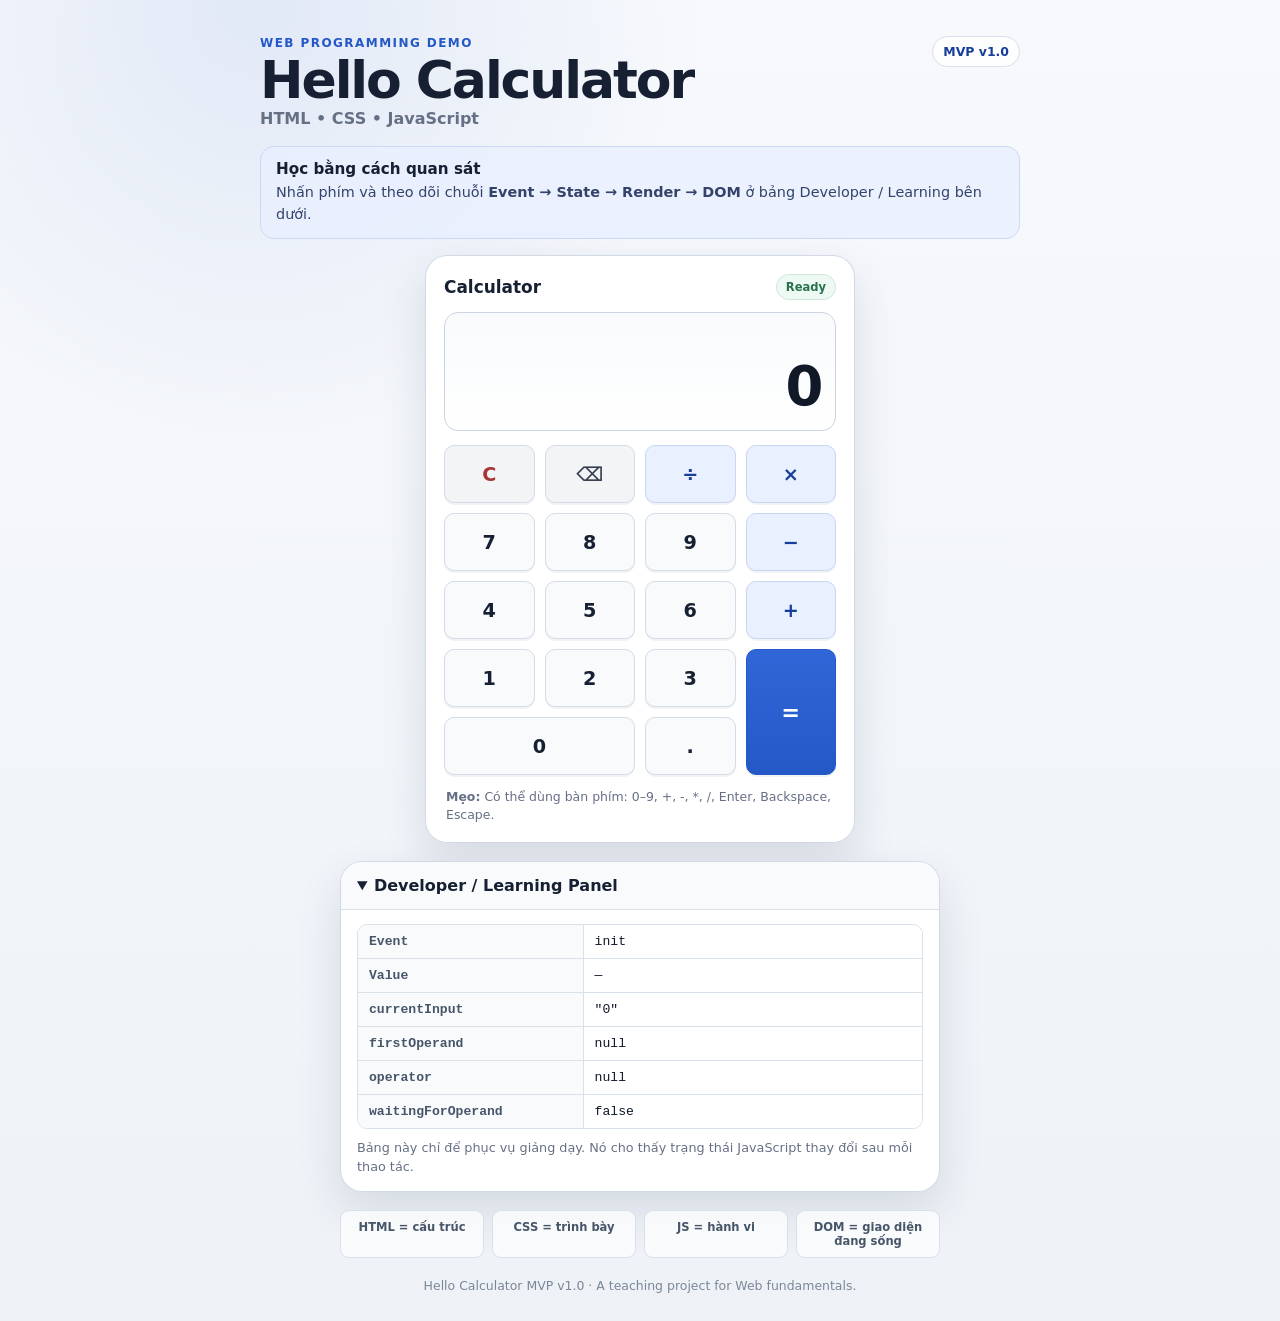
==== index.html @ 5b7dcd03 "hello mvp v1.0" ====
<!doctype html>
<html lang="vi">
<head>
  <meta charset="utf-8" />
  <meta name="viewport" content="width=device-width, initial-scale=1" />
  <meta name="description" content="Hello Calculator MVP v1.0 - ứng dụng Web nhỏ để học HTML, CSS, JavaScript, DOM, Event và State." />
  <title>Hello Calculator MVP v1.0</title>
  <link rel="stylesheet" href="css/style.css" />
  <script type="module" src="js/app.js"></script>
</head>
<body>
  <main class="app-shell">
    <header class="app-header" aria-labelledby="app-title">
      <div>
        <p class="eyebrow">WEB PROGRAMMING DEMO</p>
        <h1 id="app-title">Hello Calculator</h1>
        <p class="subtitle">HTML <span aria-hidden="true">•</span> CSS <span aria-hidden="true">•</span> JavaScript</p>
      </div>
      <span class="version-badge" aria-label="Phiên bản 1.0">MVP v1.0</span>
    </header>

    <section class="learning-goal" aria-labelledby="learning-goal-title">
      <h2 id="learning-goal-title">Học bằng cách quan sát</h2>
      <p>Nhấn phím và theo dõi chuỗi <strong>Event → State → Render → DOM</strong> ở bảng Developer / Learning bên dưới.</p>
    </section>

    <section class="calculator-card" aria-label="Máy tính cơ bản">
      <div class="calculator-title-row">
        <h2>Calculator</h2>
        <span id="status-badge" class="status-badge" aria-hidden="true">Ready</span>
      </div>

      <div class="display-panel" aria-label="Màn hình calculator">
        <div id="expression" class="expression" aria-label="Biểu thức hiện tại">&nbsp;</div>
        <div id="display" class="main-display" role="status" aria-live="polite" aria-atomic="true">0</div>
      </div>

      <div id="keypad" class="keypad" aria-label="Bàn phím calculator">
        <button class="key key-control" type="button" data-action="clear" aria-label="Xóa toàn bộ">C</button>
        <button class="key key-control" type="button" data-action="backspace" aria-label="Xóa ký tự cuối">⌫</button>
        <button class="key key-operator" type="button" data-action="operator" data-value="/" aria-label="Chia">÷</button>
        <button class="key key-operator" type="button" data-action="operator" data-value="*" aria-label="Nhân">×</button>

        <button class="key key-number" type="button" data-action="number" data-value="7">7</button>
        <button class="key key-number" type="button" data-action="number" data-value="8">8</button>
        <button class="key key-number" type="button" data-action="number" data-value="9">9</button>
        <button class="key key-operator" type="button" data-action="operator" data-value="-" aria-label="Trừ">−</button>

        <button class="key key-number" type="button" data-action="number" data-value="4">4</button>
        <button class="key key-number" type="button" data-action="number" data-value="5">5</button>
        <button class="key key-number" type="button" data-action="number" data-value="6">6</button>
        <button class="key key-operator" type="button" data-action="operator" data-value="+" aria-label="Cộng">+</button>

        <button class="key key-number" type="button" data-action="number" data-value="1">1</button>
        <button class="key key-number" type="button" data-action="number" data-value="2">2</button>
        <button class="key key-number" type="button" data-action="number" data-value="3">3</button>
        <button class="key key-equal" type="button" data-action="equals" aria-label="Tính kết quả">=</button>

        <button class="key key-number key-zero" type="button" data-action="number" data-value="0">0</button>
        <button class="key key-number" type="button" data-action="decimal" data-value=".">.</button>
      </div>

      <p class="keyboard-hint"><strong>Mẹo:</strong> Có thể dùng bàn phím: 0–9, +, -, *, /, Enter, Backspace, Escape.</p>
    </section>

    <details id="learning-panel" class="learning-panel" open>
      <summary>Developer / Learning Panel</summary>
      <div class="state-grid" aria-live="polite">
        <div class="state-label">Event</div><output id="state-event">init</output>
        <div class="state-label">Value</div><output id="state-value">—</output>
        <div class="state-label">currentInput</div><output id="state-current-input">"0"</output>
        <div class="state-label">firstOperand</div><output id="state-first-operand">null</output>
        <div class="state-label">operator</div><output id="state-operator">null</output>
        <div class="state-label">waitingForOperand</div><output id="state-waiting">false</output>
      </div>
      <p class="panel-note">Bảng này chỉ để phục vụ giảng dạy. Nó cho thấy trạng thái JavaScript thay đổi sau mỗi thao tác.</p>
    </details>

    <section class="concept-strip" aria-label="Các khái niệm Web được minh họa">
      <span>HTML = cấu trúc</span>
      <span>CSS = trình bày</span>
      <span>JS = hành vi</span>
      <span>DOM = giao diện đang sống</span>
    </section>

    <footer class="app-footer">
      <p>Hello Calculator MVP v1.0 · A teaching project for Web fundamentals.</p>
    </footer>
  </main>
</body>
</html>
---- css/style.css ----
:root {
  --page-bg: #eef2f7;
  --surface: #ffffff;
  --surface-soft: #f8fafc;
  --text: #172033;
  --muted: #667085;
  --line: #d8e0ea;
  --accent: #2558c7;
  --accent-soft: #e9f0ff;
  --accent-strong: #173e99;
  --danger: #a83535;
  --danger-soft: #fff0f0;
  --success: #26734d;
  --shadow: 0 18px 45px rgba(18, 38, 63, 0.12);
  --radius-lg: 22px;
  --radius-md: 14px;
  --radius-sm: 10px;
  --gap: 10px;
  font-family: Inter, ui-sans-serif, system-ui, -apple-system, BlinkMacSystemFont, "Segoe UI", sans-serif;
}

* { box-sizing: border-box; }

html { color-scheme: light; }

body {
  margin: 0;
  min-width: 320px;
  min-height: 100vh;
  background:
    radial-gradient(circle at 20% 0%, rgba(37,88,199,.10), transparent 28rem),
    linear-gradient(180deg, #f7f9fc 0%, var(--page-bg) 100%);
  color: var(--text);
}

button, input, output { font: inherit; }

.app-shell {
  width: min(100% - 28px, 760px);
  margin: 0 auto;
  padding: 36px 0 28px;
}

.app-header {
  display: flex;
  align-items: flex-start;
  justify-content: space-between;
  gap: 16px;
  margin-bottom: 18px;
}

.eyebrow {
  margin: 0 0 5px;
  color: var(--accent);
  font-size: .75rem;
  font-weight: 800;
  letter-spacing: .12em;
}

h1, h2, p { margin-top: 0; }

h1 {
  margin-bottom: 3px;
  font-size: clamp(2rem, 7vw, 3.25rem);
  line-height: .98;
  letter-spacing: -.04em;
}

.subtitle {
  margin-bottom: 0;
  color: var(--muted);
  font-weight: 650;
}

.version-badge,
.status-badge {
  display: inline-flex;
  align-items: center;
  justify-content: center;
  border: 1px solid var(--line);
  border-radius: 999px;
  background: rgba(255,255,255,.85);
  padding: 7px 10px;
  color: var(--accent-strong);
  font-size: .78rem;
  font-weight: 800;
  white-space: nowrap;
}

.learning-goal {
  margin-bottom: 16px;
  padding: 13px 15px;
  border: 1px solid #cbd9f5;
  border-radius: var(--radius-md);
  background: rgba(233,240,255,.76);
}

.learning-goal h2 {
  margin-bottom: 4px;
  font-size: .95rem;
}

.learning-goal p {
  margin-bottom: 0;
  color: #33436a;
  font-size: .9rem;
  line-height: 1.5;
}

.calculator-card,
.learning-panel {
  border: 1px solid rgba(203, 213, 225, .9);
  border-radius: var(--radius-lg);
  background: rgba(255,255,255,.96);
  box-shadow: var(--shadow);
}

.calculator-card {
  width: min(100%, 430px);
  margin: 0 auto;
  padding: 18px;
}

.calculator-title-row {
  display: flex;
  align-items: center;
  justify-content: space-between;
  gap: 12px;
  margin-bottom: 12px;
}

.calculator-title-row h2 {
  margin-bottom: 0;
  font-size: 1.06rem;
}

.status-badge {
  border-color: #cfe7da;
  background: #edf9f2;
  color: var(--success);
  padding: 5px 9px;
  font-size: .72rem;
}

.status-badge.error {
  border-color: #f0caca;
  background: var(--danger-soft);
  color: var(--danger);
}

.display-panel {
  overflow: hidden;
  margin-bottom: 14px;
  border: 1px solid #cbd5e1;
  border-radius: var(--radius-md);
  background: linear-gradient(180deg, #f8fafc 0%, #fff 100%);
}

.expression,
.main-display {
  min-width: 0;
  overflow: hidden;
  text-align: right;
  white-space: nowrap;
  text-overflow: ellipsis;
}

.expression {
  min-height: 40px;
  padding: 12px 14px 5px;
  color: var(--muted);
  font-size: .92rem;
  font-weight: 650;
}

.main-display {
  min-height: 72px;
  padding: 2px 14px 12px;
  color: #111827;
  font-size: clamp(2.25rem, 11vw, 3.4rem);
  font-variant-numeric: tabular-nums;
  font-weight: 750;
  letter-spacing: -.045em;
}

.main-display.is-error { color: var(--danger); font-size: clamp(1.7rem, 8vw, 2.3rem); }

.keypad {
  display: grid;
  grid-template-columns: repeat(4, minmax(0, 1fr));
  gap: var(--gap);
}

.key {
  min-height: 58px;
  border: 1px solid #d2dbe7;
  border-radius: var(--radius-sm);
  background: #f8fafc;
  color: var(--text);
  box-shadow: 0 2px 0 rgba(15,23,42,.05);
  cursor: pointer;
  font-size: 1.2rem;
  font-weight: 750;
  transition: transform .07s ease, background .14s ease, border-color .14s ease, box-shadow .14s ease;
  -webkit-tap-highlight-color: transparent;
}

.key:hover { background: #f0f4f9; border-color: #b8c5d6; }
.key:active { transform: translateY(1px); box-shadow: none; }
.key:focus-visible { outline: 3px solid rgba(37,88,199,.30); outline-offset: 2px; }

.key-operator {
  border-color: #c9d5f2;
  background: var(--accent-soft);
  color: var(--accent-strong);
}

.key-operator:hover { background: #dce7ff; }
.key-operator.is-selected { border-color: var(--accent); background: var(--accent); color: #fff; }

.key-control { background: #f3f4f6; color: #374151; }
.key-control[data-action="clear"] { color: var(--danger); }

.key-equal {
  grid-column: 4;
  grid-row: 4 / span 2;
  border-color: var(--accent);
  background: linear-gradient(180deg, #3166d8 0%, var(--accent) 100%);
  color: #fff;
  font-size: 1.4rem;
}

.key-equal:hover { background: var(--accent-strong); }
.key-zero { grid-column: span 2; }

.keyboard-hint {
  margin: 13px 2px 0;
  color: var(--muted);
  font-size: .78rem;
  line-height: 1.45;
}

.learning-panel {
  width: min(100%, 600px);
  margin: 18px auto 0;
  overflow: hidden;
}

.learning-panel > summary {
  cursor: pointer;
  padding: 14px 16px;
  background: #f8fafc;
  font-weight: 800;
}

.learning-panel[open] > summary { border-bottom: 1px solid var(--line); }

.state-grid {
  display: grid;
  grid-template-columns: minmax(130px, .8fr) minmax(0, 1.2fr);
  margin: 14px 16px 10px;
  overflow: hidden;
  border: 1px solid var(--line);
  border-radius: 10px;
}

.state-grid > * {
  min-width: 0;
  padding: 9px 11px;
  border-bottom: 1px solid var(--line);
  font-family: ui-monospace, SFMono-Regular, Menlo, Monaco, Consolas, monospace;
  font-size: .82rem;
  overflow-wrap: anywhere;
}

.state-grid > *:nth-last-child(-n+2) { border-bottom: 0; }
.state-grid > *:nth-child(odd) { border-right: 1px solid var(--line); }
.state-label { background: #f8fafc; color: #475569; font-weight: 700; }
.state-grid output { background: #fff; color: #0f172a; }

.panel-note {
  margin: 0;
  padding: 0 16px 15px;
  color: var(--muted);
  font-size: .8rem;
  line-height: 1.45;
}

.concept-strip {
  display: grid;
  grid-template-columns: repeat(4, 1fr);
  gap: 8px;
  width: min(100%, 600px);
  margin: 18px auto 0;
}

.concept-strip span {
  padding: 9px 8px;
  border: 1px solid var(--line);
  border-radius: 9px;
  background: rgba(255,255,255,.72);
  color: #475569;
  text-align: center;
  font-size: .72rem;
  font-weight: 700;
}

.app-footer {
  padding: 20px 0 0;
  color: #7b8798;
  text-align: center;
  font-size: .78rem;
}

.app-footer p { margin-bottom: 0; }

@media (max-width: 560px) {
  .app-shell { width: min(100% - 20px, 760px); padding-top: 22px; }
  .app-header { align-items: center; }
  .version-badge { display: none; }
  .calculator-card { padding: 14px; border-radius: 18px; }
  .keypad { gap: 8px; }
  .key { min-height: 54px; }
  .concept-strip { grid-template-columns: repeat(2, 1fr); }
}

@media (max-width: 360px) {
  .app-shell { width: calc(100% - 14px); }
  .calculator-card { padding: 10px; }
  .keypad { gap: 6px; }
  .key { min-height: 50px; border-radius: 8px; }
  .state-grid { grid-template-columns: 1fr; }
  .state-grid > *:nth-child(odd) { border-right: 0; background: #f8fafc; }
  .state-grid > * { border-bottom: 1px solid var(--line) !important; }
  .state-grid > *:last-child { border-bottom: 0 !important; }
}

@media (prefers-reduced-motion: reduce) {
  *, *::before, *::after { scroll-behavior: auto !important; transition: none !important; }
}
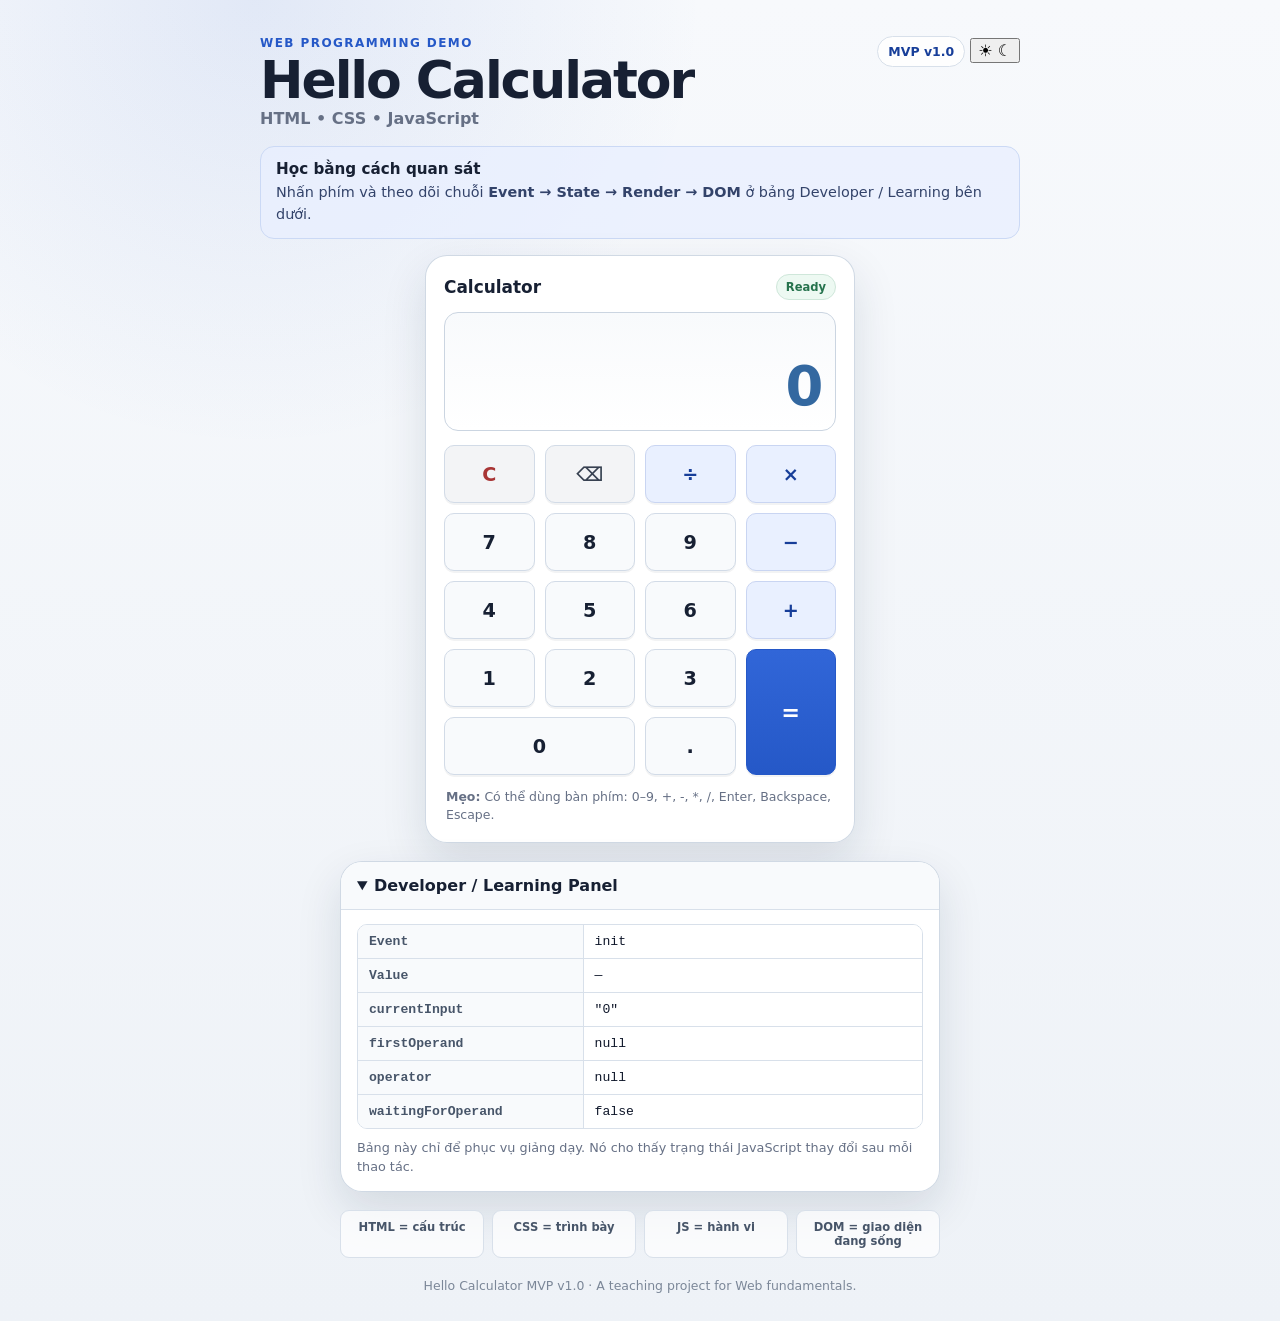
==== commit 704d4cb5: "feat: add accessible theme toggle" ====
--- a/index.html
+++ b/index.html
@@ -5,6 +5,16 @@
   <meta name="viewport" content="width=device-width, initial-scale=1" />
   <meta name="description" content="Hello Calculator MVP v1.0 - ứng dụng Web nhỏ để học HTML, CSS, JavaScript, DOM, Event và State." />
   <title>Hello Calculator MVP v1.0</title>
+  <script>
+    (() => {
+      try {
+        const savedTheme = localStorage.getItem('hello-calculator-theme');
+        if (savedTheme === 'light' || savedTheme === 'dark') {
+          document.documentElement.dataset.theme = savedTheme;
+        }
+      } catch (_) {}
+    })();
+  </script>
   <link rel="stylesheet" href="css/style.css" />
   <script type="module" src="js/app.js"></script>
 </head>
@@ -16,7 +26,13 @@
         <h1 id="app-title">Hello Calculator</h1>
         <p class="subtitle">HTML <span aria-hidden="true">•</span> CSS <span aria-hidden="true">•</span> JavaScript</p>
       </div>
-      <span class="version-badge" aria-label="Phiên bản 1.0">MVP v1.0</span>
+      <div class="header-actions">
+        <span class="version-badge" aria-label="Phiên bản 1.0">MVP v1.0</span>
+        <button id="theme-toggle" class="theme-toggle" type="button" aria-label="Chuyển sang giao diện tối" aria-pressed="false" title="Chuyển giao diện">
+          <span class="theme-toggle-icon theme-toggle-sun" aria-hidden="true">☀</span>
+          <span class="theme-toggle-icon theme-toggle-moon" aria-hidden="true">☾</span>
+        </button>
+      </div>
     </header>
 
     <section class="learning-goal" aria-labelledby="learning-goal-title">
--- a/css/style.css
+++ b/css/style.css
@@ -16,24 +16,43 @@
   --radius-md: 14px;
   --radius-sm: 10px;
   --gap: 10px;
-  font-family: Inter, ui-sans-serif, system-ui, -apple-system, BlinkMacSystemFont, "Segoe UI", sans-serif;
-}
-
-* { box-sizing: border-box; }
-
-html { color-scheme: light; }
+  font-family:
+    Inter,
+    ui-sans-serif,
+    system-ui,
+    -apple-system,
+    BlinkMacSystemFont,
+    "Segoe UI",
+    sans-serif;
+}
+
+* {
+  box-sizing: border-box;
+}
+
+html {
+  color-scheme: light;
+}
 
 body {
   margin: 0;
   min-width: 320px;
   min-height: 100vh;
   background:
-    radial-gradient(circle at 20% 0%, rgba(37,88,199,.10), transparent 28rem),
+    radial-gradient(
+      circle at 20% 0%,
+      rgba(37, 88, 199, 0.1),
+      transparent 28rem
+    ),
     linear-gradient(180deg, #f7f9fc 0%, var(--page-bg) 100%);
   color: var(--text);
 }
 
-button, input, output { font: inherit; }
+button,
+input,
+output {
+  font: inherit;
+}
 
 .app-shell {
   width: min(100% - 28px, 760px);
@@ -52,18 +71,22 @@
 .eyebrow {
   margin: 0 0 5px;
   color: var(--accent);
-  font-size: .75rem;
+  font-size: 0.75rem;
   font-weight: 800;
-  letter-spacing: .12em;
-}
-
-h1, h2, p { margin-top: 0; }
+  letter-spacing: 0.12em;
+}
+
+h1,
+h2,
+p {
+  margin-top: 0;
+}
 
 h1 {
   margin-bottom: 3px;
   font-size: clamp(2rem, 7vw, 3.25rem);
-  line-height: .98;
-  letter-spacing: -.04em;
+  line-height: 0.98;
+  letter-spacing: -0.04em;
 }
 
 .subtitle {
@@ -79,10 +102,10 @@
   justify-content: center;
   border: 1px solid var(--line);
   border-radius: 999px;
-  background: rgba(255,255,255,.85);
+  background: rgba(255, 255, 255, 0.85);
   padding: 7px 10px;
   color: var(--accent-strong);
-  font-size: .78rem;
+  font-size: 0.78rem;
   font-weight: 800;
   white-space: nowrap;
 }
@@ -92,26 +115,26 @@
   padding: 13px 15px;
   border: 1px solid #cbd9f5;
   border-radius: var(--radius-md);
-  background: rgba(233,240,255,.76);
+  background: rgba(233, 240, 255, 0.76);
 }
 
 .learning-goal h2 {
   margin-bottom: 4px;
-  font-size: .95rem;
+  font-size: 0.95rem;
 }
 
 .learning-goal p {
   margin-bottom: 0;
   color: #33436a;
-  font-size: .9rem;
+  font-size: 0.9rem;
   line-height: 1.5;
 }
 
 .calculator-card,
 .learning-panel {
-  border: 1px solid rgba(203, 213, 225, .9);
+  border: 1px solid rgba(203, 213, 225, 0.9);
   border-radius: var(--radius-lg);
-  background: rgba(255,255,255,.96);
+  background: rgba(255, 255, 255, 0.96);
   box-shadow: var(--shadow);
 }
 
@@ -139,7 +162,7 @@
   background: #edf9f2;
   color: var(--success);
   padding: 5px 9px;
-  font-size: .72rem;
+  font-size: 0.72rem;
 }
 
 .status-badge.error {
@@ -169,21 +192,24 @@
   min-height: 40px;
   padding: 12px 14px 5px;
   color: var(--muted);
-  font-size: .92rem;
+  font-size: 0.92rem;
   font-weight: 650;
 }
 
 .main-display {
   min-height: 72px;
   padding: 2px 14px 12px;
-  color: #111827;
+  color: #3368a0;
   font-size: clamp(2.25rem, 11vw, 3.4rem);
   font-variant-numeric: tabular-nums;
   font-weight: 750;
-  letter-spacing: -.045em;
-}
-
-.main-display.is-error { color: var(--danger); font-size: clamp(1.7rem, 8vw, 2.3rem); }
+  letter-spacing: -0.045em;
+}
+
+.main-display.is-error {
+  color: var(--danger);
+  font-size: clamp(1.7rem, 8vw, 2.3rem);
+}
 
 .keypad {
   display: grid;
@@ -197,17 +223,30 @@
   border-radius: var(--radius-sm);
   background: #f8fafc;
   color: var(--text);
-  box-shadow: 0 2px 0 rgba(15,23,42,.05);
+  box-shadow: 0 2px 0 rgba(15, 23, 42, 0.05);
   cursor: pointer;
   font-size: 1.2rem;
   font-weight: 750;
-  transition: transform .07s ease, background .14s ease, border-color .14s ease, box-shadow .14s ease;
+  transition:
+    transform 0.07s ease,
+    background 0.14s ease,
+    border-color 0.14s ease,
+    box-shadow 0.14s ease;
   -webkit-tap-highlight-color: transparent;
 }
 
-.key:hover { background: #f0f4f9; border-color: #b8c5d6; }
-.key:active { transform: translateY(1px); box-shadow: none; }
-.key:focus-visible { outline: 3px solid rgba(37,88,199,.30); outline-offset: 2px; }
+.key:hover {
+  background: #f0f4f9;
+  border-color: #b8c5d6;
+}
+.key:active {
+  transform: translateY(1px);
+  box-shadow: none;
+}
+.key:focus-visible {
+  outline: 3px solid rgba(37, 88, 199, 0.3);
+  outline-offset: 2px;
+}
 
 .key-operator {
   border-color: #c9d5f2;
@@ -215,11 +254,22 @@
   color: var(--accent-strong);
 }
 
-.key-operator:hover { background: #dce7ff; }
-.key-operator.is-selected { border-color: var(--accent); background: var(--accent); color: #fff; }
-
-.key-control { background: #f3f4f6; color: #374151; }
-.key-control[data-action="clear"] { color: var(--danger); }
+.key-operator:hover {
+  background: #dce7ff;
+}
+.key-operator.is-selected {
+  border-color: var(--accent);
+  background: var(--accent);
+  color: #fff;
+}
+
+.key-control {
+  background: #f3f4f6;
+  color: #374151;
+}
+.key-control[data-action="clear"] {
+  color: var(--danger);
+}
 
 .key-equal {
   grid-column: 4;
@@ -230,13 +280,17 @@
   font-size: 1.4rem;
 }
 
-.key-equal:hover { background: var(--accent-strong); }
-.key-zero { grid-column: span 2; }
+.key-equal:hover {
+  background: var(--accent-strong);
+}
+.key-zero {
+  grid-column: span 2;
+}
 
 .keyboard-hint {
   margin: 13px 2px 0;
   color: var(--muted);
-  font-size: .78rem;
+  font-size: 0.78rem;
   line-height: 1.45;
 }
 
@@ -253,11 +307,13 @@
   font-weight: 800;
 }
 
-.learning-panel[open] > summary { border-bottom: 1px solid var(--line); }
+.learning-panel[open] > summary {
+  border-bottom: 1px solid var(--line);
+}
 
 .state-grid {
   display: grid;
-  grid-template-columns: minmax(130px, .8fr) minmax(0, 1.2fr);
+  grid-template-columns: minmax(130px, 0.8fr) minmax(0, 1.2fr);
   margin: 14px 16px 10px;
   overflow: hidden;
   border: 1px solid var(--line);
@@ -269,20 +325,31 @@
   padding: 9px 11px;
   border-bottom: 1px solid var(--line);
   font-family: ui-monospace, SFMono-Regular, Menlo, Monaco, Consolas, monospace;
-  font-size: .82rem;
+  font-size: 0.82rem;
   overflow-wrap: anywhere;
 }
 
-.state-grid > *:nth-last-child(-n+2) { border-bottom: 0; }
-.state-grid > *:nth-child(odd) { border-right: 1px solid var(--line); }
-.state-label { background: #f8fafc; color: #475569; font-weight: 700; }
-.state-grid output { background: #fff; color: #0f172a; }
+.state-grid > *:nth-last-child(-n + 2) {
+  border-bottom: 0;
+}
+.state-grid > *:nth-child(odd) {
+  border-right: 1px solid var(--line);
+}
+.state-label {
+  background: #f8fafc;
+  color: #475569;
+  font-weight: 700;
+}
+.state-grid output {
+  background: #fff;
+  color: #0f172a;
+}
 
 .panel-note {
   margin: 0;
   padding: 0 16px 15px;
   color: var(--muted);
-  font-size: .8rem;
+  font-size: 0.8rem;
   line-height: 1.45;
 }
 
@@ -298,10 +365,10 @@
   padding: 9px 8px;
   border: 1px solid var(--line);
   border-radius: 9px;
-  background: rgba(255,255,255,.72);
+  background: rgba(255, 255, 255, 0.72);
   color: #475569;
   text-align: center;
-  font-size: .72rem;
+  font-size: 0.72rem;
   font-weight: 700;
 }
 
@@ -309,32 +376,199 @@
   padding: 20px 0 0;
   color: #7b8798;
   text-align: center;
-  font-size: .78rem;
-}
-
-.app-footer p { margin-bottom: 0; }
+  font-size: 0.78rem;
+}
+
+.app-footer p {
+  margin-bottom: 0;
+}
 
 @media (max-width: 560px) {
-  .app-shell { width: min(100% - 20px, 760px); padding-top: 22px; }
-  .app-header { align-items: center; }
-  .version-badge { display: none; }
-  .calculator-card { padding: 14px; border-radius: 18px; }
-  .keypad { gap: 8px; }
-  .key { min-height: 54px; }
-  .concept-strip { grid-template-columns: repeat(2, 1fr); }
+  .app-shell {
+    width: min(100% - 20px, 760px);
+    padding-top: 22px;
+  }
+  .app-header {
+    align-items: center;
+  }
+  .version-badge {
+    display: none;
+  }
+  .calculator-card {
+    padding: 14px;
+    border-radius: 18px;
+  }
+  .keypad {
+    gap: 8px;
+  }
+  .key {
+    min-height: 54px;
+  }
+  .concept-strip {
+    grid-template-columns: repeat(2, 1fr);
+  }
 }
 
 @media (max-width: 360px) {
-  .app-shell { width: calc(100% - 14px); }
-  .calculator-card { padding: 10px; }
-  .keypad { gap: 6px; }
-  .key { min-height: 50px; border-radius: 8px; }
-  .state-grid { grid-template-columns: 1fr; }
-  .state-grid > *:nth-child(odd) { border-right: 0; background: #f8fafc; }
-  .state-grid > * { border-bottom: 1px solid var(--line) !important; }
-  .state-grid > *:last-child { border-bottom: 0 !important; }
+  .app-shell {
+    width: calc(100% - 14px);
+  }
+  .calculator-card {
+    padding: 10px;
+  }
+  .keypad {
+    gap: 6px;
+  }
+  .key {
+    min-height: 50px;
+    border-radius: 8px;
+  }
+  .state-grid {
+    grid-template-columns: 1fr;
+  }
+  .state-grid > *:nth-child(odd) {
+    border-right: 0;
+    background: #f8fafc;
+  }
+  .state-grid > * {
+    border-bottom: 1px solid var(--line) !important;
+  }
+  .state-grid > *:last-child {
+    border-bottom: 0 !important;
+  }
 }
 
 @media (prefers-reduced-motion: reduce) {
-  *, *::before, *::after { scroll-behavior: auto !important; transition: none !important; }
-}
+  *,
+  *::before,
+  *::after {
+    scroll-behavior: auto !important;
+    transition: none !important;
+  }
+}
+
+
+@media (prefers-color-scheme: dark) {
+  :root {
+    --page-bg: #0b1220;
+    --surface: #111827;
+    --surface-soft: #172033;
+    --text: #e5edf8;
+    --muted: #9aa8bc;
+    --line: #2b3950;
+    --accent: #7aa2ff;
+    --accent-soft: #182746;
+    --accent-strong: #b8ccff;
+    --danger: #ff9b9b;
+    --danger-soft: #3a1f25;
+    --success: #82d9ad;
+    --shadow: 0 18px 45px rgba(0, 0, 0, 0.35);
+  }
+
+  html {
+    color-scheme: dark;
+  }
+
+  body {
+    background:
+      radial-gradient(
+        circle at 20% 0%,
+        rgba(122, 162, 255, 0.14),
+        transparent 28rem
+      ),
+      linear-gradient(180deg, #101827 0%, var(--page-bg) 100%);
+  }
+
+  .version-badge,
+  .status-badge {
+    background: rgba(17, 24, 39, 0.9);
+  }
+
+  .learning-goal {
+    border-color: #334a72;
+    background: rgba(24, 39, 70, 0.82);
+  }
+
+  .learning-goal p {
+    color: #c1cee1;
+  }
+
+  .calculator-card,
+  .learning-panel {
+    border-color: rgba(56, 72, 97, 0.95);
+    background: rgba(17, 24, 39, 0.96);
+  }
+
+  .status-badge {
+    border-color: #295a44;
+    background: #132a20;
+  }
+
+  .status-badge.error {
+    border-color: #6b3138;
+  }
+
+  .display-panel {
+    border-color: #334155;
+    background: linear-gradient(180deg, #172033 0%, #111827 100%);
+  }
+
+  .main-display {
+    color: #8dc0ff;
+  }
+
+  .key {
+    border-color: #344258;
+    background: #172033;
+    box-shadow: 0 2px 0 rgba(0, 0, 0, 0.28);
+  }
+
+  .key:hover {
+    border-color: #4d5f79;
+    background: #1d293b;
+  }
+
+  .key-operator {
+    border-color: #39568a;
+    background: var(--accent-soft);
+    color: var(--accent-strong);
+  }
+
+  .key-operator:hover {
+    background: #22365e;
+  }
+
+  .key-control {
+    background: #202938;
+    color: #d5deea;
+  }
+
+  .key-equal {
+    border-color: #5f86e5;
+    background: linear-gradient(180deg, #547fe5 0%, #315fcb 100%);
+    color: #fff;
+  }
+
+  .learning-panel > summary,
+  .state-label {
+    background: #172033;
+  }
+
+  .state-label,
+  .concept-strip span {
+    color: #b6c2d2;
+  }
+
+  .state-grid output {
+    background: #111827;
+    color: #e5edf8;
+  }
+
+  .concept-strip span {
+    background: rgba(17, 24, 39, 0.78);
+  }
+
+  .app-footer {
+    color: #8391a5;
+  }
+}
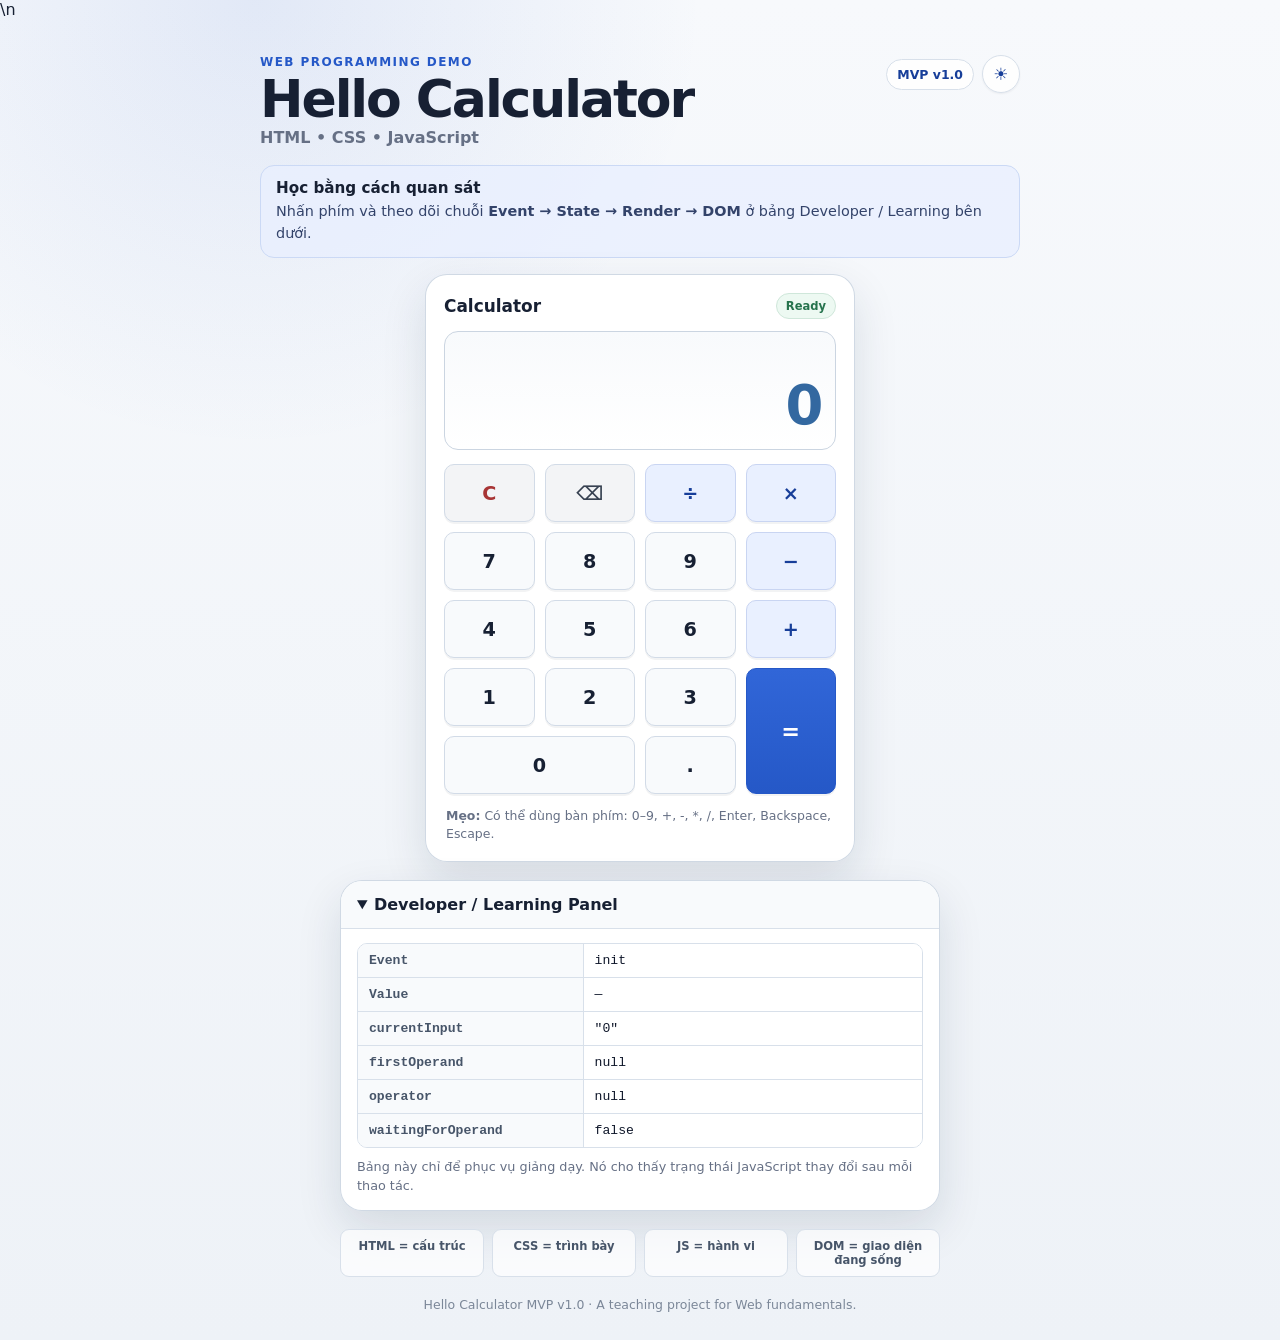
==== commit 818ff573: "fix: load theme behavior independently" ====
--- a/index.html
+++ b/index.html
@@ -16,7 +16,7 @@
     })();
   </script>
   <link rel="stylesheet" href="css/style.css" />
-  <script type="module" src="js/app.js"></script>
+  <script defer src="js/theme.js"></script>\n  <script type="module" src="js/app.js"></script>
 </head>
 <body>
   <main class="app-shell">
--- a/css/style.css
+++ b/css/style.css
@@ -572,3 +572,229 @@
     color: #8391a5;
   }
 }
+
+
+/* Manual theme control */
+.header-actions {
+  display: flex;
+  align-items: center;
+  gap: 8px;
+}
+
+.theme-toggle {
+  position: relative;
+  display: inline-grid;
+  place-items: center;
+  width: 38px;
+  height: 38px;
+  flex: 0 0 auto;
+  border: 1px solid var(--line);
+  border-radius: 999px;
+  background: rgba(255, 255, 255, 0.85);
+  color: var(--accent-strong);
+  cursor: pointer;
+  box-shadow: 0 1px 2px rgba(15, 23, 42, 0.06);
+  transition:
+    transform 0.14s ease,
+    background 0.14s ease,
+    border-color 0.14s ease,
+    box-shadow 0.14s ease;
+  -webkit-tap-highlight-color: transparent;
+}
+
+.theme-toggle:hover {
+  transform: translateY(-1px);
+  border-color: #b8c5d6;
+  background: #fff;
+  box-shadow: 0 4px 12px rgba(15, 23, 42, 0.1);
+}
+
+.theme-toggle:active {
+  transform: translateY(0);
+}
+
+.theme-toggle:focus-visible {
+  outline: 3px solid rgba(37, 88, 199, 0.3);
+  outline-offset: 2px;
+}
+
+.theme-toggle-icon {
+  grid-area: 1 / 1;
+  font-size: 1.05rem;
+  line-height: 1;
+  transition:
+    opacity 0.18s ease,
+    transform 0.18s ease;
+}
+
+.theme-toggle-moon {
+  opacity: 0;
+  transform: rotate(-25deg) scale(0.65);
+}
+
+html[data-theme="dark"] .theme-toggle-sun {
+  opacity: 0;
+  transform: rotate(25deg) scale(0.65);
+}
+
+html[data-theme="dark"] .theme-toggle-moon {
+  opacity: 1;
+  transform: rotate(0) scale(1);
+}
+
+/* Explicit light preference wins over a dark OS preference. */
+html[data-theme="light"] {
+  color-scheme: light;
+}
+
+html[data-theme="light"] body {
+  background:
+    radial-gradient(circle at 20% 0%, rgba(37, 88, 199, 0.1), transparent 28rem),
+    linear-gradient(180deg, #f7f9fc 0%, #eef2f7 100%);
+}
+
+/* Explicit dark preference also works when the OS is light. */
+html[data-theme="dark"] {
+  --page-bg: #0b1220;
+  --surface: #111827;
+  --surface-soft: #172033;
+  --text: #e5edf8;
+  --muted: #9aa8bc;
+  --line: #2b3950;
+  --accent: #7aa2ff;
+  --accent-soft: #182746;
+  --accent-strong: #b8ccff;
+  --danger: #ff9b9b;
+  --danger-soft: #3a1f25;
+  --success: #82d9ad;
+  --shadow: 0 18px 45px rgba(0, 0, 0, 0.35);
+  color-scheme: dark;
+}
+
+html[data-theme="dark"] body {
+  background:
+    radial-gradient(circle at 20% 0%, rgba(122, 162, 255, 0.14), transparent 28rem),
+    linear-gradient(180deg, #101827 0%, var(--page-bg) 100%);
+}
+
+html[data-theme="dark"] .version-badge,
+html[data-theme="dark"] .status-badge,
+html[data-theme="dark"] .theme-toggle {
+  background: rgba(17, 24, 39, 0.9);
+}
+
+html[data-theme="dark"] .theme-toggle:hover {
+  border-color: #4d5f79;
+  background: #1d293b;
+  box-shadow: 0 4px 14px rgba(0, 0, 0, 0.28);
+}
+
+html[data-theme="dark"] .learning-goal {
+  border-color: #334a72;
+  background: rgba(24, 39, 70, 0.82);
+}
+
+html[data-theme="dark"] .learning-goal p { color: #c1cee1; }
+html[data-theme="dark"] .calculator-card,
+html[data-theme="dark"] .learning-panel {
+  border-color: rgba(56, 72, 97, 0.95);
+  background: rgba(17, 24, 39, 0.96);
+}
+html[data-theme="dark"] .status-badge { border-color: #295a44; background: #132a20; }
+html[data-theme="dark"] .status-badge.error { border-color: #6b3138; }
+html[data-theme="dark"] .display-panel {
+  border-color: #334155;
+  background: linear-gradient(180deg, #172033 0%, #111827 100%);
+}
+html[data-theme="dark"] .main-display { color: #8dc0ff; }
+html[data-theme="dark"] .key {
+  border-color: #344258;
+  background: #172033;
+  box-shadow: 0 2px 0 rgba(0, 0, 0, 0.28);
+}
+html[data-theme="dark"] .key:hover { border-color: #4d5f79; background: #1d293b; }
+html[data-theme="dark"] .key-operator {
+  border-color: #39568a;
+  background: var(--accent-soft);
+  color: var(--accent-strong);
+}
+html[data-theme="dark"] .key-operator:hover { background: #22365e; }
+html[data-theme="dark"] .key-control { background: #202938; color: #d5deea; }
+html[data-theme="dark"] .key-equal {
+  border-color: #5f86e5;
+  background: linear-gradient(180deg, #547fe5 0%, #315fcb 100%);
+  color: #fff;
+}
+html[data-theme="dark"] .learning-panel > summary,
+html[data-theme="dark"] .state-label { background: #172033; }
+html[data-theme="dark"] .state-label,
+html[data-theme="dark"] .concept-strip span { color: #b6c2d2; }
+html[data-theme="dark"] .state-grid output { background: #111827; color: #e5edf8; }
+html[data-theme="dark"] .concept-strip span { background: rgba(17, 24, 39, 0.78); }
+html[data-theme="dark"] .app-footer { color: #8391a5; }
+
+@media (prefers-color-scheme: dark) {
+  html[data-theme="light"] {
+    --page-bg: #eef2f7;
+    --surface: #ffffff;
+    --surface-soft: #f8fafc;
+    --text: #172033;
+    --muted: #667085;
+    --line: #d8e0ea;
+    --accent: #2558c7;
+    --accent-soft: #e9f0ff;
+    --accent-strong: #173e99;
+    --danger: #a83535;
+    --danger-soft: #fff0f0;
+    --success: #26734d;
+    --shadow: 0 18px 45px rgba(18, 38, 63, 0.12);
+  }
+
+  html[data-theme="light"] .version-badge,
+  html[data-theme="light"] .status-badge,
+  html[data-theme="light"] .theme-toggle { background: rgba(255, 255, 255, 0.85); }
+  html[data-theme="light"] .learning-goal { border-color: #cbd9f5; background: rgba(233, 240, 255, 0.76); }
+  html[data-theme="light"] .learning-goal p { color: #33436a; }
+  html[data-theme="light"] .calculator-card,
+  html[data-theme="light"] .learning-panel {
+    border-color: rgba(203, 213, 225, 0.9);
+    background: rgba(255, 255, 255, 0.96);
+  }
+  html[data-theme="light"] .status-badge { border-color: #cfe7da; background: #edf9f2; }
+  html[data-theme="light"] .status-badge.error { border-color: #f0caca; }
+  html[data-theme="light"] .display-panel {
+    border-color: #cbd5e1;
+    background: linear-gradient(180deg, #f8fafc 0%, #fff 100%);
+  }
+  html[data-theme="light"] .main-display { color: #3368a0; }
+  html[data-theme="light"] .key {
+    border-color: #d2dbe7;
+    background: #f8fafc;
+    box-shadow: 0 2px 0 rgba(15, 23, 42, 0.05);
+  }
+  html[data-theme="light"] .key:hover { border-color: #b8c5d6; background: #f0f4f9; }
+  html[data-theme="light"] .key-operator {
+    border-color: #c9d5f2;
+    background: #e9f0ff;
+    color: #173e99;
+  }
+  html[data-theme="light"] .key-operator:hover { background: #dce7ff; }
+  html[data-theme="light"] .key-control { background: #f3f4f6; color: #374151; }
+  html[data-theme="light"] .key-equal {
+    border-color: #2558c7;
+    background: linear-gradient(180deg, #3166d8 0%, #2558c7 100%);
+    color: #fff;
+  }
+  html[data-theme="light"] .learning-panel > summary,
+  html[data-theme="light"] .state-label { background: #f8fafc; }
+  html[data-theme="light"] .state-label,
+  html[data-theme="light"] .concept-strip span { color: #475569; }
+  html[data-theme="light"] .state-grid output { background: #fff; color: #0f172a; }
+  html[data-theme="light"] .concept-strip span { background: rgba(255, 255, 255, 0.72); }
+  html[data-theme="light"] .app-footer { color: #7b8798; }
+}
+
+@media (max-width: 560px) {
+  .header-actions { gap: 0; }
+  .theme-toggle { width: 40px; height: 40px; }
+}
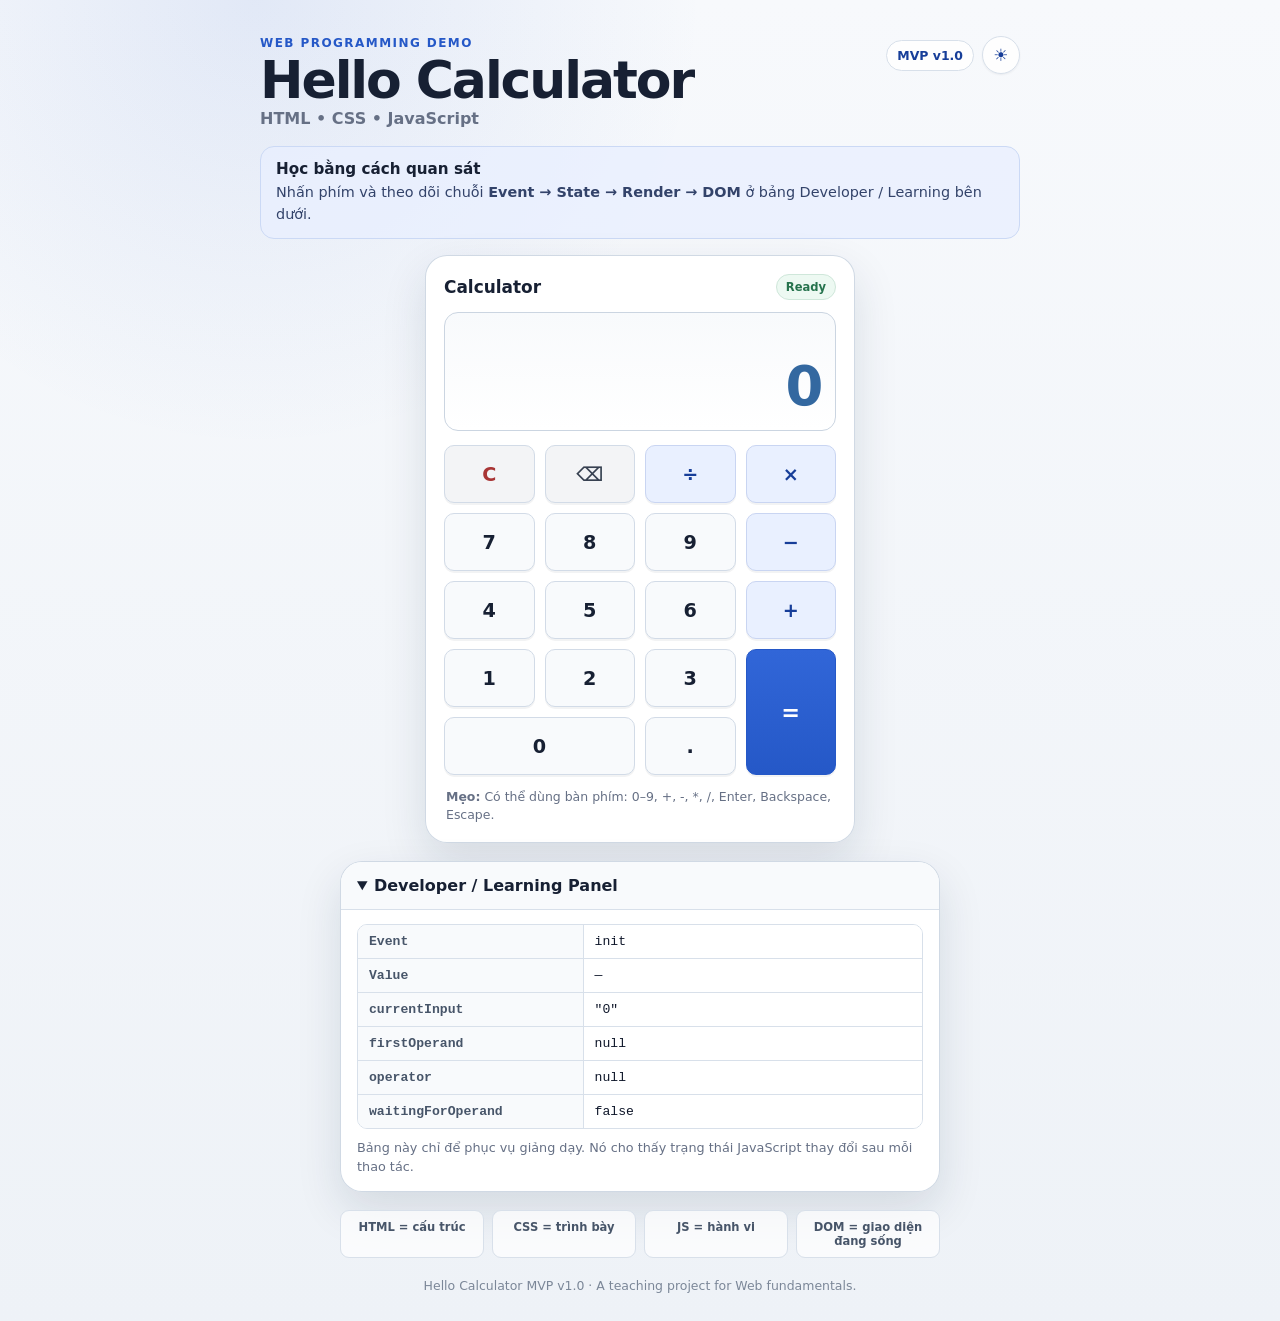
==== commit 2aabe4cc: "fix: correct theme script markup" ====
--- a/index.html
+++ b/index.html
@@ -16,7 +16,8 @@
     })();
   </script>
   <link rel="stylesheet" href="css/style.css" />
-  <script defer src="js/theme.js"></script>\n  <script type="module" src="js/app.js"></script>
+  <script defer src="js/theme.js"></script>
+  <script type="module" src="js/app.js"></script>
 </head>
 <body>
   <main class="app-shell">
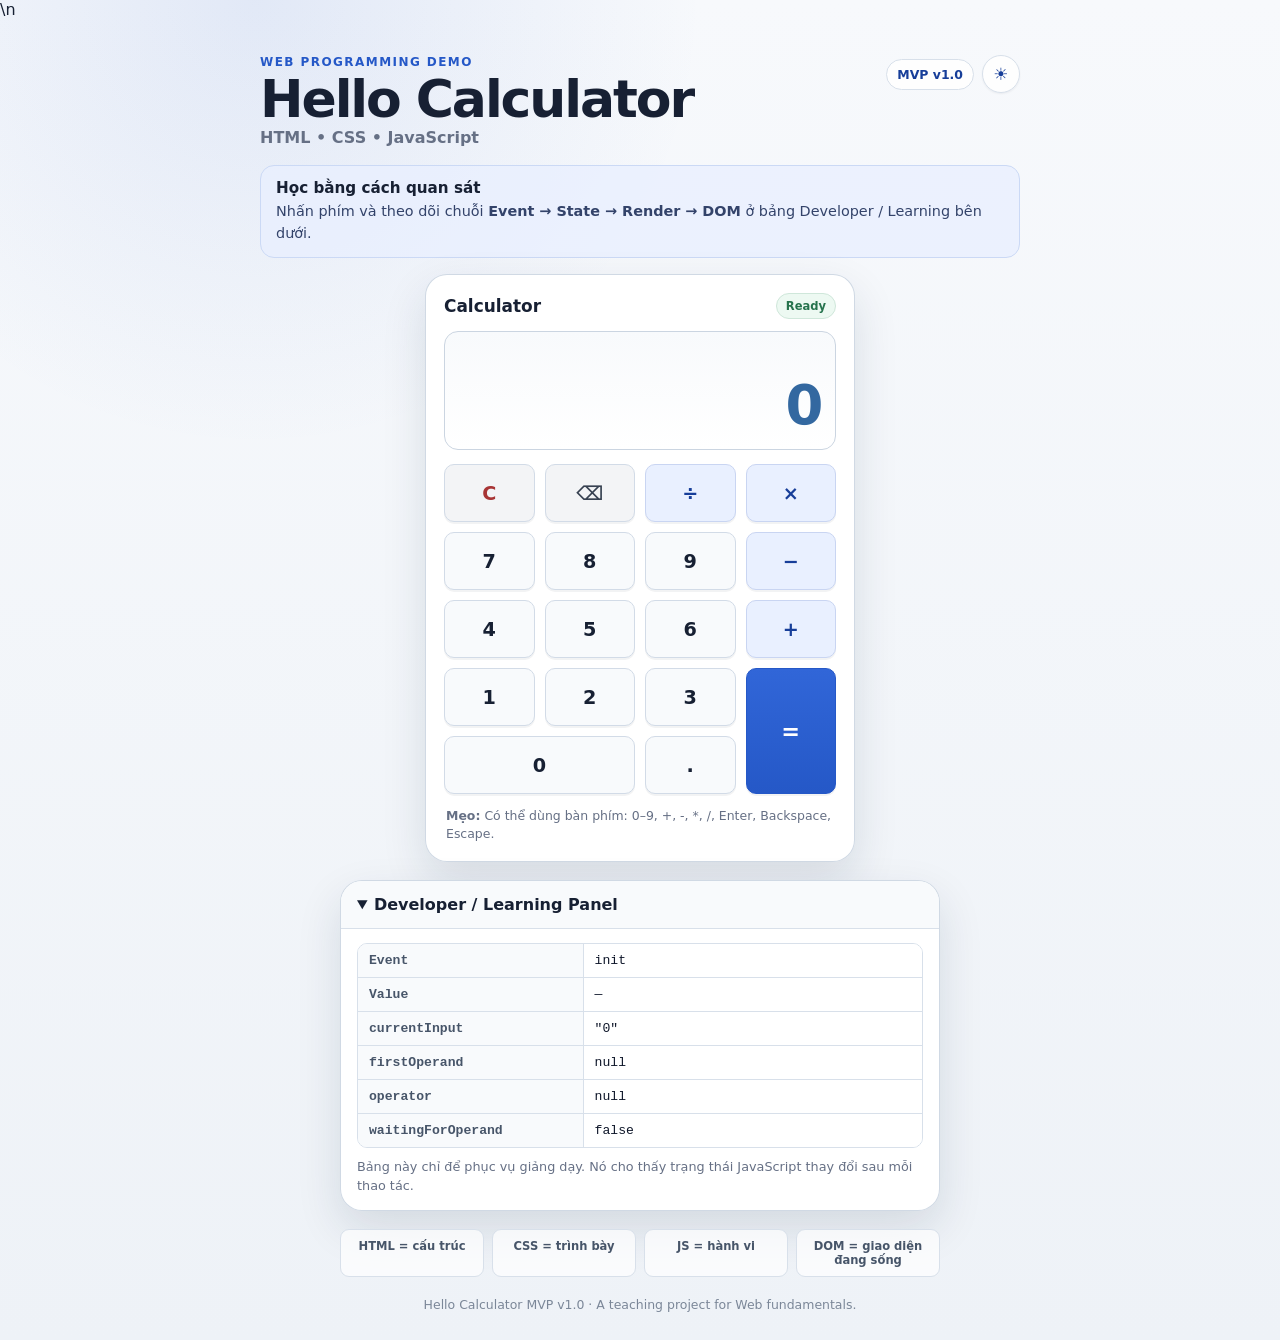
==== commit a1a485e9: "fix: load calculator with classic deferred scripts" ====
--- a/index.html
+++ b/index.html
@@ -17,7 +17,7 @@
   </script>
   <link rel="stylesheet" href="css/style.css" />
   <script defer src="js/theme.js"></script>
-  <script type="module" src="js/app.js"></script>
+  <script defer src="js/calculator.browser.js"></script>\n  <script defer src="js/app.js"></script>
 </head>
 <body>
   <main class="app-shell">
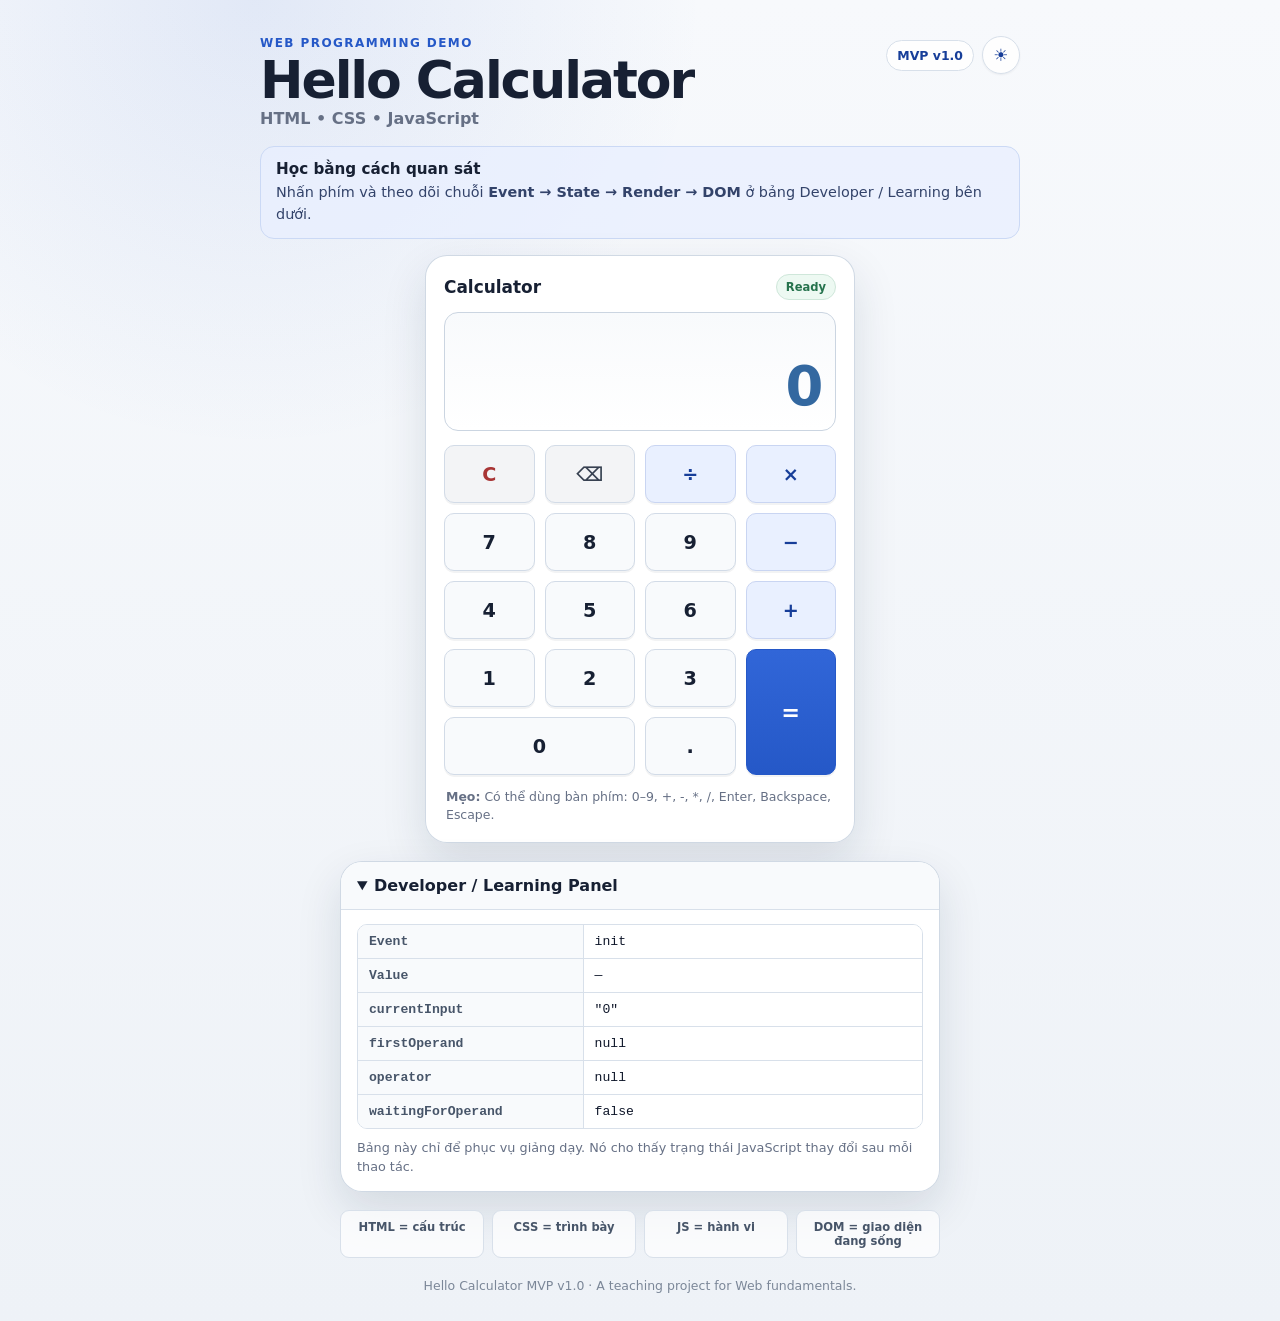
==== commit f36491fc: "fix: correct calculator script markup" ====
--- a/index.html
+++ b/index.html
@@ -17,7 +17,8 @@
   </script>
   <link rel="stylesheet" href="css/style.css" />
   <script defer src="js/theme.js"></script>
-  <script defer src="js/calculator.browser.js"></script>\n  <script defer src="js/app.js"></script>
+  <script defer src="js/calculator.browser.js"></script>
+  <script defer src="js/app.js"></script>
 </head>
 <body>
   <main class="app-shell">
